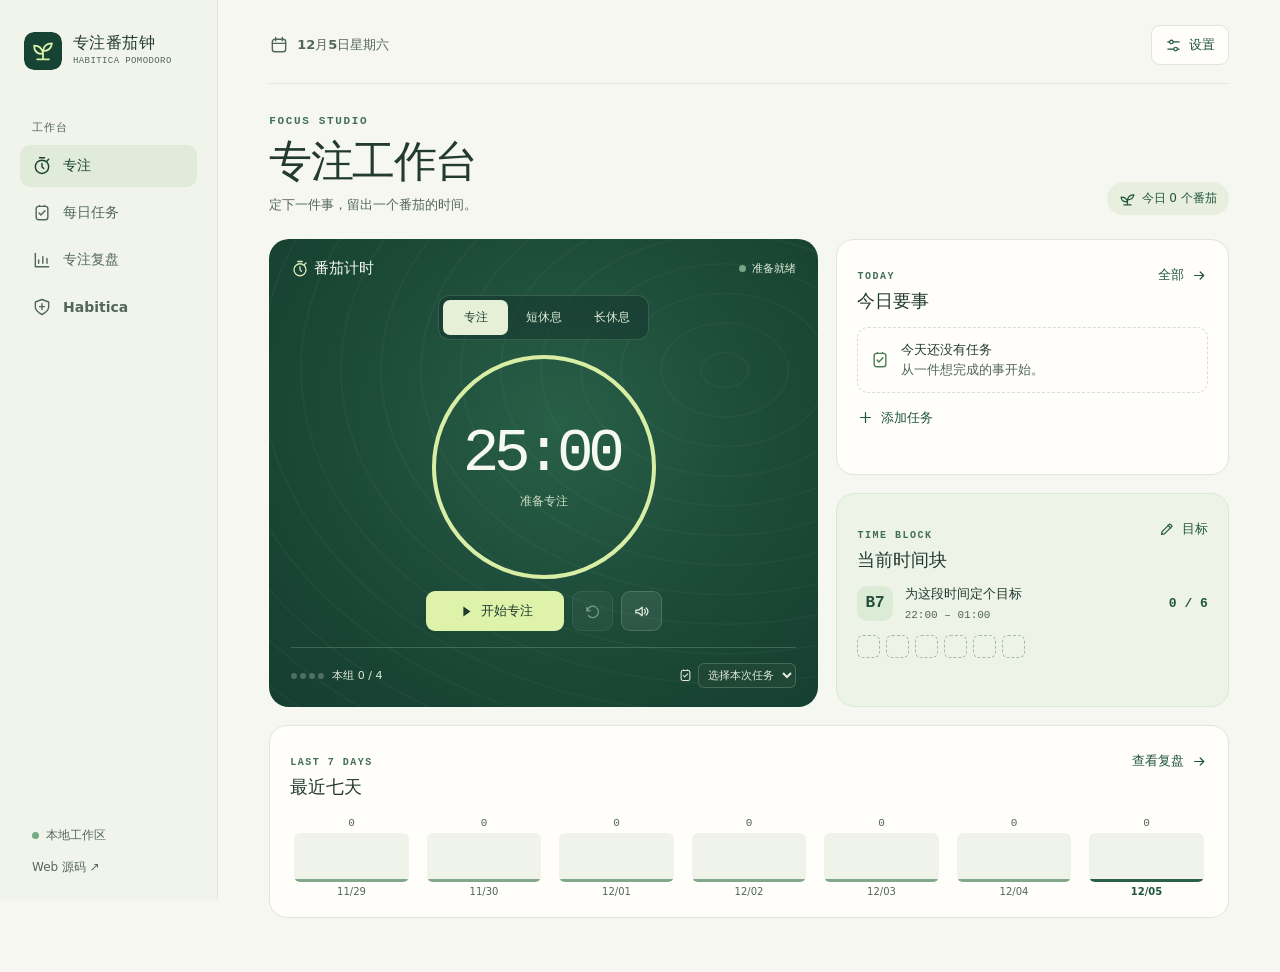
==== index.html @ 4923cc67 "Publish workbench runtime for 番时 Pomo from 3a10cd1 Packaged from web/ (migrated from allen7wang/habi" ====
<!doctype html>
<html lang="zh-CN">
<head>
  <meta charset="utf-8">
  <meta name="viewport" content="width=device-width, initial-scale=1">
  <meta name="theme-color" content="#f6f7f1">
  <meta name="description" content="专注番茄钟。用番茄计时、每日三件事和时间块，安排今天的专注。">
  <meta http-equiv="Content-Security-Policy" content="default-src 'self'; connect-src 'self' https://habitica.com; object-src 'none'; base-uri 'none'; form-action 'none'">
  <title>专注番茄钟 · Habitica Pomodoro</title>
  <link rel="icon" href="./icon.svg" type="image/svg+xml">
  <link rel="stylesheet" href="./styles.css">
  <script type="module" src="./app.mjs"></script>
</head>
<body>
  <svg class="symbols" xmlns="http://www.w3.org/2000/svg" aria-hidden="true">
    <symbol id="i-sprout" viewBox="0 0 24 24"><path d="M12 21v-8m0 4c-1-5-4-7-9-7 0 5 3 7 9 7Zm0-3c1-5 4-7 9-7-1 5-4 7-9 7ZM7 21h10"/></symbol>
    <symbol id="i-clock" viewBox="0 0 24 24"><circle cx="12" cy="13" r="8"/><path d="M12 9v4l2 2M9 2h6m3 4 2-2"/></symbol>
    <symbol id="i-task" viewBox="0 0 24 24"><rect x="5" y="4" width="14" height="16" rx="3"/><path d="m8.5 12 2.2 2.3 4.8-5M9 4V3m6 1V3"/></symbol>
    <symbol id="i-review" viewBox="0 0 24 24"><path d="M4 4v16h16M8 16v-4m5 4V8m5 8v-6"/></symbol>
    <symbol id="i-habitica" viewBox="0 0 24 24"><path d="M12 3 4 6v6c0 4 4 7 8 9 4-2 8-5 8-9V6l-8-3Z"/><path d="M12 8v7m-3-3.5h6"/></symbol>
    <symbol id="i-settings" viewBox="0 0 24 24"><path d="M4 7h16M4 17h16"/><circle cx="9" cy="7" r="2.5" fill="var(--icon-fill, #f6f7f1)"/><circle cx="15" cy="17" r="2.5" fill="var(--icon-fill, #f6f7f1)"/></symbol>
    <symbol id="i-calendar" viewBox="0 0 24 24"><rect x="4" y="5" width="16" height="15" rx="3"/><path d="M8 3v4m8-4v4M4 10h16"/></symbol>
    <symbol id="i-arrow" viewBox="0 0 24 24"><path d="M5 12h13m-5-5 5 5-5 5"/></symbol>
    <symbol id="i-play" viewBox="0 0 24 24"><path d="m9 5 10 7-10 7z" fill="currentColor" stroke="none"/></symbol>
    <symbol id="i-pause" viewBox="0 0 24 24"><path d="M9 6v12m6-12v12" stroke-width="2.6"/></symbol>
    <symbol id="i-reset" viewBox="0 0 24 24"><path d="M4 6v5h5M4.5 11a8 8 0 1 1 1.7 6.7"/></symbol>
    <symbol id="i-plus" viewBox="0 0 24 24"><path d="M5 12h14m-7-7v14"/></symbol>
    <symbol id="i-minus" viewBox="0 0 24 24"><path d="M5 12h14"/></symbol>
    <symbol id="i-check" viewBox="0 0 24 24"><path d="m5 12 4 4L19 6"/></symbol>
    <symbol id="i-edit" viewBox="0 0 24 24"><path d="m14 6 4 4M5 19l4-.8L20 7.3 16.7 4 5.8 15 5 19Z"/></symbol>
    <symbol id="i-trash" viewBox="0 0 24 24"><path d="M4 7h16M9 7V4h6v3m3 0-1 13H7L6 7m4 4v5m4-5v5"/></symbol>
    <symbol id="i-volume" viewBox="0 0 24 24"><path d="M4 10h4l5-4v12l-5-4H4v-4Zm12-1c2 1.5 2 4.5 0 6m2.5-8c3.5 2.5 3.5 7.5 0 10"/></symbol>
    <symbol id="i-mute" viewBox="0 0 24 24"><path d="M4 10h4l5-4v12l-5-4H4v-4Zm12 0 4 4m0-4-4 4"/></symbol>
    <symbol id="i-close" viewBox="0 0 24 24"><path d="m6 6 12 12M18 6 6 18"/></symbol>
    <symbol id="i-download" viewBox="0 0 24 24"><path d="M12 4v11m-4-4 4 4 4-4m-11 5v4h14v-4"/></symbol>
    <symbol id="i-grid" viewBox="0 0 24 24"><rect x="4" y="4" width="6" height="6" rx="1"/><rect x="14" y="4" width="6" height="6" rx="1"/><rect x="4" y="14" width="6" height="6" rx="1"/><rect x="14" y="14" width="6" height="6" rx="1"/></symbol>
  </svg>
  <a class="skip" href="#content">跳到主要内容</a>
  <div class="app-shell">
    <aside class="rail" aria-label="工作台侧栏">
      <a class="brand" href="#focus">
        <img src="./icon.svg" alt="" width="38" height="38">
        <span><strong>专注番茄钟</strong><small>HABITICA POMODORO</small></span>
      </a>
      <div class="rail-label">工作台</div>
      <nav class="nav" aria-label="主要导航">
        <a href="#focus" data-view="focus" aria-current="page"><svg class="icon" aria-hidden="true"><use href="#i-clock"/></svg>专注</a>
        <a href="#tasks" data-view="tasks"><svg class="icon" aria-hidden="true"><use href="#i-task"/></svg>每日任务</a>
        <a href="#review" data-view="review"><svg class="icon" aria-hidden="true"><use href="#i-review"/></svg>专注复盘</a>
        <a href="#habitica" data-view="habitica"><svg class="icon" aria-hidden="true"><use href="#i-habitica"/></svg>Habitica</a>
      </nav>
      <div class="rail-foot">
        <span class="local-label"><span></span> 本地工作区</span>
        <a href="https://github.com/allen7wang/habitica-pomodoro-web">Web 源码 <span aria-hidden="true">↗</span></a>
      </div>
    </aside>
    <main id="content" class="main" tabindex="-1">
      <header class="topbar">
        <div class="topbar-date"><svg class="icon" aria-hidden="true"><use href="#i-calendar"/></svg><time id="current-date"></time></div>
        <div class="integration-actions"><a id="hub-return" class="button button-quiet" href="/" hidden><svg class="icon" aria-hidden="true"><use href="#i-grid"/></svg>项目入口</a>
          <button class="button button-quiet" type="button" data-action="settings"><svg class="icon" aria-hidden="true"><use href="#i-settings"/></svg>设置</button></div>
      </header>
      <noscript><p class="notice">请启用 JavaScript 后使用专注番茄钟。</p></noscript>
      <p id="storage-error" class="notice" role="status" hidden></p>
      <section id="view-focus" aria-labelledby="focus-title">
        <div class="page-heading"><div><p class="eyebrow">FOCUS STUDIO</p><h1 id="focus-title">专注工作台</h1><p>定下一件事，留出一个番茄的时间。</p></div><div id="daily-total" class="today-pill"></div></div>
        <div class="focus-grid">
          <article class="timer-card" aria-labelledby="timer-title">
            <div class="timer-pattern" aria-hidden="true"></div>
            <div class="timer-content">
              <div class="timer-top"><h2 id="timer-title"><svg class="icon" aria-hidden="true"><use href="#i-clock"/></svg> 番茄计时</h2><span id="timer-state" class="timer-state">准备就绪</span></div>
              <div class="phase-switch" aria-label="计时阶段"><button data-phase="focus" aria-pressed="true">专注</button><button data-phase="short" aria-pressed="false">短休息</button><button data-phase="long" aria-pressed="false">长休息</button></div>
              <div class="clock-face">
                <svg class="clock-ring" viewBox="0 0 240 240" aria-hidden="true"><circle class="clock-track" cx="120" cy="120" r="110"/><circle id="clock-progress" class="clock-progress" cx="120" cy="120" r="110" pathLength="100" stroke-dasharray="100"/></svg>
                <div><div id="clock" class="clock" role="timer">25:00</div><p id="clock-caption">准备开始</p><p id="qishi-scene" class="qishi-scene" hidden></p></div>
              </div>
              <div class="timer-actions">
                <button id="timer-primary" class="button button-lime" type="button" data-action="timer"></button>
                <button class="button button-glass" id="timer-reset" type="button" data-action="reset" title="重置计时" aria-label="重置计时"><svg class="icon" aria-hidden="true"><use href="#i-reset"/></svg></button>
                <button class="button button-glass" id="sound-toggle" type="button" data-action="sound"></button>
              </div>
              <div class="timer-foot"><span id="round-progress" class="round-progress"></span><label id="focus-task-label" for="focus-task" class="task-picker"><svg class="icon" aria-hidden="true"><use href="#i-task"/></svg><select id="focus-task" aria-label="本次专注任务"></select></label></div>
            </div>
          </article>
          <div class="focus-side">
            <article class="panel" id="task-preview"></article>
            <article class="panel block-panel" id="current-block"></article>
          </div>
          <article class="panel week-panel" id="week-preview"></article>
        </div>
      </section>
      <section id="view-tasks" aria-labelledby="tasks-title" hidden>
        <div class="page-heading"><div><p class="eyebrow">DAILY PRIORITIES</p><h1 id="tasks-title">每日任务</h1><p>工作和个人各留三件要事，琐事另外整理。</p></div><button class="button button-primary" type="button" data-action="add" data-category="work"><svg class="icon" aria-hidden="true"><use href="#i-plus"/></svg> 添加任务</button></div>
        <div id="task-board"></div>
      </section>
      <section id="view-review" aria-labelledby="review-title" hidden>
        <div class="page-heading"><div><p class="eyebrow">FOCUS REVIEW</p><h1 id="review-title">专注复盘</h1><p>回看完成的番茄、专注时长和时间块。</p></div><button class="button button-quiet" type="button" data-action="export"><svg class="icon" aria-hidden="true"><use href="#i-download"/></svg> 导出 CSV</button></div>
        <div id="review-body"></div>
      </section>
      <section id="view-habitica" aria-labelledby="habitica-title" hidden>
        <div class="page-heading"><div><p class="eyebrow">HABITICA CONNECTION</p><h1 id="habitica-title">Habitica</h1><p>查看角色、记录习惯和完成每日打卡。</p></div></div>
        <div id="habitica-body"></div>
      </section>
    </main>
  </div>
  <dialog id="dialog" aria-labelledby="dialog-title"></dialog>
  <div id="status" class="toast" role="status" aria-live="polite"></div>
</body>
</html>
---- styles.css ----
:root {
  color-scheme: light;
  font-family: system-ui, -apple-system, "PingFang SC", "Microsoft YaHei", sans-serif;
  color: #233a30;
  background: #f6f7f1;
  font-synthesis: none;
  --ink: #233a30;
  --muted: #52675b;
  --green: #21553f;
  --paper: #f6f7f1;
  --panel: #fffefa;
  --line: #e0e6d9;
  --mint: #eaf1e4;
  --lime: #def2aa;
  --mono: ui-monospace, SFMono-Regular, Consolas, monospace;
}
* { box-sizing: border-box; }
body { margin: 0; }
[hidden] { display: none !important; }
button, input, select { font: inherit; }
button, a, input, select { -webkit-tap-highlight-color: transparent; }
button { cursor: pointer; }
button:disabled { cursor: default; opacity: .48; }
a { color: inherit; text-decoration: none; }
button:focus-visible, a:focus-visible, select:focus-visible, input:focus-visible { outline: 2px solid #679a6b; outline-offset: 3px; }
h1, h2, h3, p { margin: 0; }
h2 { font-size: 18px; }
h3 { font-size: 15px; }
p { line-height: 1.65; }
.symbols { position: absolute; width: 0; height: 0; overflow: hidden; }
.icon { width: 20px; height: 20px; display: inline-block; vertical-align: middle; fill: none; stroke: currentColor; stroke-width: 1.7; stroke-linecap: round; stroke-linejoin: round; flex: none; }
.skip { position: fixed; top: -100px; left: 16px; z-index: 10; padding: 10px; background: white; }
.skip:focus { top: 12px; }
.app-shell { display: grid; grid-template-columns: 218px minmax(0, 1fr); min-height: 100vh; max-width: 1600px; margin-inline: auto; }
.rail { display: flex; flex-direction: column; position: sticky; top: 0; height: 100dvh; padding: 32px 20px 24px; border-inline-end: 1px solid var(--line); background: #f1f4eb; }
.brand { display: flex; align-items: center; gap: 11px; padding-inline: 4px; white-space: nowrap; }
.brand img { border-radius: 10px; }
.brand strong, .brand small { display: block; }
.brand strong { font-size: 16px; letter-spacing: .025em; }
.brand small { font: 9px/1.6 var(--mono); color: var(--muted); letter-spacing: .045em; }
.rail-label { margin: 50px 0 10px 12px; font-size: 11px; color: var(--muted); letter-spacing: .1em; }
.nav { display: grid; gap: 5px; }
.nav a { display: flex; align-items: center; gap: 11px; padding: 11px 12px; border-radius: 10px; color: var(--muted); font-size: 14px; font-weight: 600; white-space: nowrap; }
.nav a:hover { background: #e8eee2; color: var(--green); }
.nav a[aria-current] { color: #194331; background: #e1ebda; }
.rail-foot { margin-top: auto; display: grid; gap: 15px; padding: 16px 12px 0; color: var(--muted); font-size: 12px; }
.rail-foot a:hover { text-decoration: underline; }
.local-label { display: inline-flex; align-items: center; gap: 7px; }
.local-label span, .timer-state::before { width: 7px; height: 7px; border-radius: 50%; background: #77a884; content: ''; }
.main { width: 100%; max-width: 1220px; padding: 25px clamp(22px, 4vw, 60px) 54px; margin-inline: auto; }
.main:focus { outline: none; }
.topbar, .page-heading, .panel-heading, .timer-top, .timer-foot, .block-label, .item-line { display: flex; align-items: center; justify-content: space-between; gap: 12px; }
.topbar { padding-bottom: 18px; border-bottom: 1px solid var(--line); }
.topbar-date { display: flex; align-items: center; gap: 8px; font-size: 13px; font-weight: 600; color: var(--muted); }
.page-heading { margin-block: 30px 24px; align-items: end; }
.eyebrow { color: #426f54; font: 600 11px/1.4 var(--mono); letter-spacing: .15em; }
.page-heading h1 { font-size: clamp(29px, 4vw, 43px); line-height: 1.2; letter-spacing: -.035em; margin: 7px 0 6px; }
.page-heading h1 + p, .panel-copy { color: var(--muted); font-size: 13px; }
.today-pill { display: inline-flex; align-items: center; gap: 6px; font-size: 12px; color: var(--green); background: #e8efdf; border-radius: 100px; padding: 8px 12px; white-space: nowrap; }
.today-pill .icon { width: 17px; height: 17px; }
.focus-grid { display: grid; grid-template-columns: minmax(0, 1.4fr) minmax(0, 1fr); gap: 18px; align-items: stretch; }
.focus-side { display: grid; grid-template-rows: 1.1fr 1fr; gap: 18px; min-width: 0; }
.panel { background: var(--panel); border: 1px solid var(--line); border-radius: 18px; min-width: 0; padding: 20px; }
.panel-heading { align-items: baseline; margin-bottom: 13px; }
.panel-heading h2 { line-height: 1.35; }
.panel-heading .eyebrow { margin-bottom: 5px; font-size: 10px; }
.panel-copy { margin-top: 6px; }
.button, .text-button, .icon-button { display: inline-flex; align-items: center; justify-content: center; gap: 7px; border-radius: 9px; font-size: 13px; font-weight: 650; white-space: nowrap; }
.button { min-height: 40px; padding: 8px 13px; border: 1px solid transparent; }
.button .icon, .text-button .icon, .icon-button .icon { width: 17px; height: 17px; }
.button-quiet { background: var(--panel); border-color: var(--line); color: var(--green); }
.button-quiet:hover, .icon-button:hover { background: var(--mint); }
.button-primary { background: var(--green); color: white; }
.button-primary:hover { background: #16452f; }
.text-button, .icon-button { color: var(--green); background: transparent; border: 0; padding: 6px 0; }
.text-button:hover { text-decoration: underline; }
.icon-button { min-width: 36px; min-height: 36px; padding: 5px; }
.timer-card { position: relative; isolation: isolate; overflow: hidden; border-radius: 20px; color: #f6f9ee; background: radial-gradient(ellipse at 53% 40%, #285f47 0, #1b4837 58%, #153e30 100%); min-width: 0; }
.timer-pattern { position: absolute; inset: 0; z-index: -1; opacity: .35; background: repeating-radial-gradient(ellipse at 83% 28%, transparent 0 22px, #c6e2b51c 23px 24px, transparent 25px 40px); }
.timer-content { padding: 20px 22px 16px; }
.timer-top h2 { font-size: 15px; }
.timer-top h2 .icon { width: 18px; height: 18px; color: #d8ebba; }
.timer-state { font-size: 11px; color: #e0edd6; display: inline-flex; align-items: center; gap: 6px; white-space: nowrap; }
.timer-state[data-running]::before { background: #d9f4a6; box-shadow: 0 0 9px #c8ee98; }
.phase-switch { display: flex; justify-content: center; width: fit-content; gap: 3px; margin: 17px auto 7px; padding: 4px; border-radius: 11px; background: #142f2b77; border: 1px solid #c3e2b82d; }
.phase-switch button { min-width: 65px; min-height: 35px; border: 0; border-radius: 7px; padding: 6px 10px; background: transparent; color: #e1edd9; font-size: 12px; }
.phase-switch button:hover { background: #ffffff18; }
.phase-switch button[aria-pressed="true"] { background: #e5f0d7; color: #214332; font-weight: 700; }
.clock-face { width: min(240px, 100%); aspect-ratio: 1; margin: 0 auto; display: grid; place-items: center; position: relative; text-align: center; }
.clock-ring { position: absolute; inset: 0; width: 100%; height: 100%; fill: none; stroke-width: 4; transform: rotate(-90deg); }
.clock-track { stroke: #e2edda29; }
.clock-progress { stroke: #d9eea5; stroke-linecap: round; }
.clock { font-size: clamp(40px, 6vw, 61px); line-height: 1.03; font-family: var(--mono); font-variant-numeric: tabular-nums; letter-spacing: -.085em; padding-right: .085em; }
#clock-caption { font-size: 12px; margin-top: 7px; color: #d0e1c8; }
.qishi-scene { margin: 5px 0 0; color: #d0e1c8; font-size: 12px; }
.timer-actions { display: flex; justify-content: center; gap: 8px; margin-top: 4px; }
.button-lime { color: #1d3a2c; background: var(--lime); min-width: 138px; }
.button-lime:hover { background: #eff8ca; }
.button-glass { width: 41px; padding: 0; color: #eaf1e4; background: #ffffff14; border-color: #ffffff27; }
.button-glass:hover { background: #ffffff28; }
.timer-foot { margin-top: 16px; padding-top: 12px; border-top: 1px solid #d3e9c436; color: #e1eadb; font-size: 11px; min-height: 44px; }
.round-progress { display: inline-flex; align-items: center; gap: 8px; white-space: nowrap; }
.round-dots { display: flex; gap: 3px; }
.round-dots span { display: block; border-radius: 100%; width: 6px; height: 6px; background: #ffffff3d; }
.round-dots .filled { background: var(--lime); }
.task-picker { display: flex; align-items: center; gap: 5px; min-width: 0; }
.task-picker .icon { width: 15px; height: 15px; }
.task-picker select { max-width: 180px; min-width: 0; width: 100%; color: inherit; background: #204735; border: 1px solid #d3e9c436; border-radius: 6px; padding: 4px 5px; text-overflow: ellipsis; }
.empty { display: flex; gap: 11px; align-items: center; padding: 13px 12px; border: 1px dashed #d7e0d3; border-radius: 11px; color: var(--muted); font-size: 13px; }
.empty strong { display: block; font-size: 13px; color: var(--ink); margin-bottom: 2px; }
.empty .icon { color: #4f7b58; }
.task-list, .integration-list { padding: 0; list-style: none; margin: 0; }
.task-row, .integration-list li { min-height: 44px; display: flex; align-items: center; gap: 9px; border-bottom: 1px solid var(--line); }
.task-row:last-child, .integration-list li:last-child { border-bottom: 0; }
.task-row .task-name, .integration-list strong { flex: 1; min-width: 0; overflow-wrap: anywhere; font-size: 13px; }
.task-row.done .task-name, .integration-list .scored { text-decoration: line-through; color: var(--muted); }
.task-check { display: grid; place-items: center; width: 24px; height: 24px; flex: none; border-radius: 50%; color: white; background: transparent; border: 1px solid #98ae98; padding: 0; }
.task-check:hover { background: var(--mint); }
.task-check[aria-pressed="true"] { background: var(--green); border-color: var(--green); }
.task-check .icon { width: 14px; height: 14px; }
.add-line { margin-top: 10px; }
.block-panel { background: #edf3e7; border-color: #dce7d6; }
.block-label { margin-top: 9px; justify-content: flex-start; }
.block-number { border-radius: 10px; background: #dcebd5; color: #254e3a; padding: 8px; font: 700 16px/1.2 var(--mono); }
.block-info { flex: 1; min-width: 0; }
.block-info strong { font-size: 13px; display: block; overflow-wrap: anywhere; }
.block-info small { font: 11px var(--mono); color: var(--muted); }
.block-count { color: var(--green); font: 700 13px var(--mono); white-space: nowrap; }
.plant-rail { display: flex; flex-wrap: wrap; gap: 6px; margin-top: 13px; }
.plant-rail span { width: 23px; height: 23px; display: grid; place-items: center; border-radius: 6px; border: 1px dashed #a7bba4; }
.plant-rail .planted { background: #d5e8ce; border: 1px solid #d5e8ce; color: var(--green); }
.plant-rail .icon { width: 16px; height: 16px; }
.week-panel { grid-column: 1 / -1; }
.chart { display: grid; grid-template-columns: repeat(7, minmax(0, 1fr)); gap: clamp(6px, 2vw, 18px); padding: 4px 4px 0; }
.chart[data-range="30"] { grid-template-columns: repeat(30, minmax(0, 1fr)); gap: 4px; }
.chart-col { display: grid; text-align: center; gap: 4px; color: var(--muted); min-width: 0; font-size: 10px; }
.chart-col span { font: 11px var(--mono); }
.chart[data-range="30"] .chart-col span { visibility: hidden; }
.chart[data-range="30"] .chart-col:nth-child(5n) span, .chart[data-range="30"] .chart-col:last-child span { visibility: visible; }
.bar-slot { display: flex; align-items: end; height: 49px; background: #f0f3ea; border-radius: 6px; overflow: hidden; }
.bar { width: 100%; min-height: 3px; background: #81a889; border-radius: 5px; }
.chart-col:last-child .bar { background: #2a6046; }
.chart-col:last-child time { color: var(--green); font-weight: 700; }
.category-grid, .stats-grid, .integration-grid { display: grid; gap: 14px; grid-template-columns: repeat(3, minmax(0, 1fr)); }
.category-grid .panel { padding: 16px; }
.later-panel { margin-top: 16px; }
.badge { border-radius: 99px; background: var(--mint); color: var(--green); padding: 4px 8px; font: 11px var(--mono); white-space: nowrap; }
.stats-grid .panel strong { display: block; font: 600 28px/1.2 var(--mono); margin-block: 7px 0; }
.stats-grid .panel small { color: var(--muted); }
.review-range { display: inline-flex; gap: 4px; }
.review-range button[aria-pressed="true"] { background: var(--mint); border-color: #cbdcc8; }
.integration-grid { grid-template-columns: repeat(2, minmax(0, 1fr)); }
.integration-top { margin-bottom: 14px; }
.integration-actions { display: flex; flex-wrap: wrap; gap: 6px; }
.integration-list .button { min-width: 38px; min-height: 36px; padding: 5px; }
.notice { margin-top: 12px; padding: 9px 12px; border-radius: 8px; background: #fff2db; color: #68481e; font-size: 13px; }
.muted { color: var(--muted); font-size: 13px; }
.form { display: grid; gap: 14px; margin-top: 16px; }
.form label { display: grid; gap: 5px; color: var(--muted); font-size: 13px; }
.form input, .form select { min-width: 0; min-height: 41px; width: 100%; border: 1px solid #d5dfd1; border-radius: 8px; background: #fff; color: var(--ink); padding: 8px 10px; }
.form-grid { display: grid; gap: 11px; grid-template-columns: repeat(2, minmax(0, 1fr)); }
.form .inline-field { display: flex; align-items: center; }
.form input[type="checkbox"] { min-height: auto; width: 17px; height: 17px; accent-color: var(--green); }
.form-actions { display: flex; align-items: center; justify-content: end; gap: 8px; }
.form-error { color: #a3342b; font-size: 13px; }
.link { color: var(--green); text-decoration: underline; text-underline-offset: 3px; }
#dialog { width: min(440px, calc(100% - 30px)); max-height: calc(100% - 30px); padding: 21px; border-radius: 17px; border: 1px solid var(--line); color: var(--ink); background: var(--panel); }
#dialog::backdrop { background: #112a24a0; }
#dialog .panel-heading { margin-bottom: 8px; align-items: center; }
#dialog .form-actions { margin-top: 5px; }
.toast { position: fixed; bottom: 18px; right: 18px; max-width: min(370px, calc(100vw - 36px)); z-index: 3; background: #173c2d; color: #f5f9ed; border-radius: 11px; font-size: 13px; padding: 11px 14px; box-shadow: 0 8px 22px #0002; }
.toast:empty { opacity: 0; pointer-events: none; padding: 0; }
@media (max-width: 1050px) {
  .app-shell { grid-template-columns: 178px minmax(0, 1fr); }
  .rail { padding-inline: 12px; }
  .main { padding-inline: 23px; }
  .panel { padding: 16px; }
  .task-picker select { max-width: 125px; }
}
@media (max-width: 800px) {
  .app-shell { display: block; }
  .rail { position: static; height: auto; padding: 15px 16px 0; gap: 12px; border: 0; border-bottom: 1px solid var(--line); }
  .rail-label, .rail-foot { display: none; }
  .nav { display: flex; flex-wrap: wrap; gap: 3px; padding-bottom: 8px; }
  .nav a { font-size: 12px; gap: 5px; padding: 9px 8px; }
  .nav a .icon { width: 16px; height: 16px; }
  .main { padding: 13px 16px 32px; }
  .topbar { padding-bottom: 11px; }
  .page-heading { margin-block: 22px 17px; }
  .focus-grid, .focus-side { gap: 12px; }
}
@media (max-width: 570px) {
  .focus-grid, .focus-side, .category-grid, .integration-grid { grid-template-columns: 1fr; grid-template-rows: auto; }
  .page-heading { align-items: start; }
  .page-heading h1 + p { font-size: 12px; }
  .today-pill { padding: 6px 8px; margin-top: 2px; }
  .timer-content { padding: 16px 16px 12px; }
  .stats-grid { gap: 6px; }
  .stats-grid .panel { padding: 9px; }
  .stats-grid .panel strong { font-size: 20px; }
  .stats-grid .panel small { font-size: 10px; }
  .chart[data-range="30"] { gap: 2px; }
  .chart[data-range="30"] .chart-col time { visibility: hidden; }
  .chart[data-range="30"] .chart-col:nth-child(5n) time, .chart[data-range="30"] .chart-col:last-child time { visibility: visible; }
}
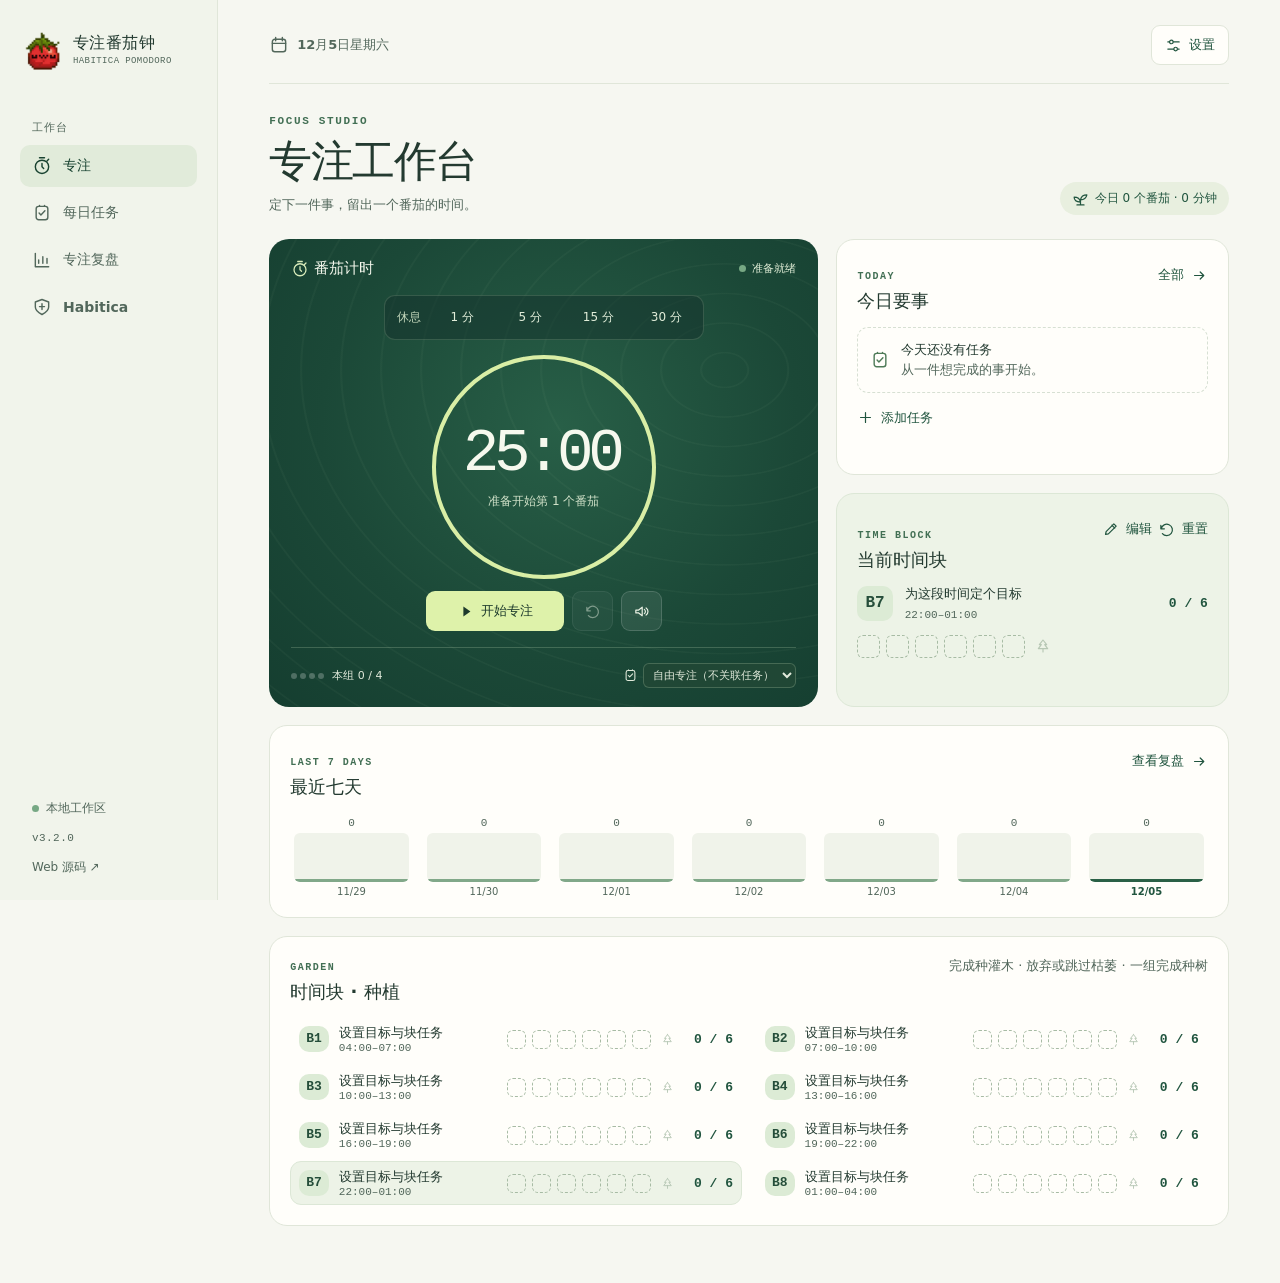
==== commit dbb99ca4: "Publish workbench runtime for 番时 Pomo 3.2.0 from 7656123 Packaged from web/ at allen7wang/pomo-app@7" ====
--- a/index.html
+++ b/index.html
@@ -7,13 +7,17 @@
   <meta name="description" content="专注番茄钟。用番茄计时、每日三件事和时间块，安排今天的专注。">
   <meta http-equiv="Content-Security-Policy" content="default-src 'self'; connect-src 'self' https://habitica.com; object-src 'none'; base-uri 'none'; form-action 'none'">
   <title>专注番茄钟 · Habitica Pomodoro</title>
-  <link rel="icon" href="./icon.svg" type="image/svg+xml">
+  <link rel="icon" href="./icon-192.png" type="image/png" sizes="192x192">
+  <link rel="icon" href="./icon-512.png" type="image/png" sizes="512x512">
+  <link rel="apple-touch-icon" href="./icon-192.png">
   <link rel="stylesheet" href="./styles.css">
   <script type="module" src="./app.mjs"></script>
 </head>
 <body>
   <svg class="symbols" xmlns="http://www.w3.org/2000/svg" aria-hidden="true">
     <symbol id="i-sprout" viewBox="0 0 24 24"><path d="M12 21v-8m0 4c-1-5-4-7-9-7 0 5 3 7 9 7Zm0-3c1-5 4-7 9-7-1 5-4 7-9 7ZM7 21h10"/></symbol>
+    <symbol id="i-wilted" viewBox="0 0 24 24"><path d="M12 21v-9m0 0c-2 1-5 1-7 4 3 1 6 0 7-4Zm0 0c2 0 5 2 6 5-3 0-5-1-6-5ZM7 21h10"/></symbol>
+    <symbol id="i-tree" viewBox="0 0 24 24"><path d="M12 3 6.5 10h3L5 16h14l-4.5-6h3L12 3Zm0 13v5"/></symbol>
     <symbol id="i-clock" viewBox="0 0 24 24"><circle cx="12" cy="13" r="8"/><path d="M12 9v4l2 2M9 2h6m3 4 2-2"/></symbol>
     <symbol id="i-task" viewBox="0 0 24 24"><rect x="5" y="4" width="14" height="16" rx="3"/><path d="m8.5 12 2.2 2.3 4.8-5M9 4V3m6 1V3"/></symbol>
     <symbol id="i-review" viewBox="0 0 24 24"><path d="M4 4v16h16M8 16v-4m5 4V8m5 8v-6"/></symbol>
@@ -21,9 +25,13 @@
     <symbol id="i-settings" viewBox="0 0 24 24"><path d="M4 7h16M4 17h16"/><circle cx="9" cy="7" r="2.5" fill="var(--icon-fill, #f6f7f1)"/><circle cx="15" cy="17" r="2.5" fill="var(--icon-fill, #f6f7f1)"/></symbol>
     <symbol id="i-calendar" viewBox="0 0 24 24"><rect x="4" y="5" width="16" height="15" rx="3"/><path d="M8 3v4m8-4v4M4 10h16"/></symbol>
     <symbol id="i-arrow" viewBox="0 0 24 24"><path d="M5 12h13m-5-5 5 5-5 5"/></symbol>
+    <symbol id="i-left" viewBox="0 0 24 24"><path d="m15 6-6 6 6 6"/></symbol>
+    <symbol id="i-right" viewBox="0 0 24 24"><path d="m9 6 6 6-6 6"/></symbol>
     <symbol id="i-play" viewBox="0 0 24 24"><path d="m9 5 10 7-10 7z" fill="currentColor" stroke="none"/></symbol>
     <symbol id="i-pause" viewBox="0 0 24 24"><path d="M9 6v12m6-12v12" stroke-width="2.6"/></symbol>
+    <symbol id="i-skip" viewBox="0 0 24 24"><path d="m6 6 8 6-8 6V6Zm11 0v12"/></symbol>
     <symbol id="i-reset" viewBox="0 0 24 24"><path d="M4 6v5h5M4.5 11a8 8 0 1 1 1.7 6.7"/></symbol>
+    <symbol id="i-sync" viewBox="0 0 24 24"><path d="M19 8a8 8 0 0 0-14 1m-1-5v5h5m11 6a8 8 0 0 1-14-1m15 5v-5h-5"/></symbol>
     <symbol id="i-plus" viewBox="0 0 24 24"><path d="M5 12h14m-7-7v14"/></symbol>
     <symbol id="i-minus" viewBox="0 0 24 24"><path d="M5 12h14"/></symbol>
     <symbol id="i-check" viewBox="0 0 24 24"><path d="m5 12 4 4L19 6"/></symbol>
@@ -39,7 +47,7 @@
   <div class="app-shell">
     <aside class="rail" aria-label="工作台侧栏">
       <a class="brand" href="#focus">
-        <img src="./icon.svg" alt="" width="38" height="38">
+        <img src="./icon-192.png" alt="" width="38" height="38">
         <span><strong>专注番茄钟</strong><small>HABITICA POMODORO</small></span>
       </a>
       <div class="rail-label">工作台</div>
@@ -51,7 +59,8 @@
       </nav>
       <div class="rail-foot">
         <span class="local-label"><span></span> 本地工作区</span>
-        <a href="https://github.com/allen7wang/habitica-pomodoro-web">Web 源码 <span aria-hidden="true">↗</span></a>
+        <span class="app-version" data-version></span>
+        <a href="https://github.com/allen7wang/pomo-app/tree/master/web">Web 源码 <span aria-hidden="true">↗</span></a>
       </div>
     </aside>
     <main id="content" class="main" tabindex="-1">
@@ -69,14 +78,15 @@
             <div class="timer-pattern" aria-hidden="true"></div>
             <div class="timer-content">
               <div class="timer-top"><h2 id="timer-title"><svg class="icon" aria-hidden="true"><use href="#i-clock"/></svg> 番茄计时</h2><span id="timer-state" class="timer-state">准备就绪</span></div>
-              <div class="phase-switch" aria-label="计时阶段"><button data-phase="focus" aria-pressed="true">专注</button><button data-phase="short" aria-pressed="false">短休息</button><button data-phase="long" aria-pressed="false">长休息</button></div>
+              <div class="phase-switch" id="break-chips" role="group" aria-label="自选休息，仅空闲时可用"><span>休息</span><button type="button" data-break="1">1 分</button><button type="button" data-break="5">5 分</button><button type="button" data-break="15">15 分</button><button type="button" data-break="30">30 分</button></div>
               <div class="clock-face">
                 <svg class="clock-ring" viewBox="0 0 240 240" aria-hidden="true"><circle class="clock-track" cx="120" cy="120" r="110"/><circle id="clock-progress" class="clock-progress" cx="120" cy="120" r="110" pathLength="100" stroke-dasharray="100"/></svg>
                 <div><div id="clock" class="clock" role="timer">25:00</div><p id="clock-caption">准备开始</p><p id="qishi-scene" class="qishi-scene" hidden></p></div>
               </div>
               <div class="timer-actions">
                 <button id="timer-primary" class="button button-lime" type="button" data-action="timer"></button>
-                <button class="button button-glass" id="timer-reset" type="button" data-action="reset" title="重置计时" aria-label="重置计时"><svg class="icon" aria-hidden="true"><use href="#i-reset"/></svg></button>
+                <button class="button button-glass" id="timer-skip" type="button" data-action="skip" hidden><svg class="icon" aria-hidden="true"><use href="#i-skip"/></svg></button>
+                <button class="button button-glass" id="timer-abandon" type="button" data-action="abandon"><svg class="icon" aria-hidden="true"><use href="#i-reset"/></svg></button>
                 <button class="button button-glass" id="sound-toggle" type="button" data-action="sound"></button>
               </div>
               <div class="timer-foot"><span id="round-progress" class="round-progress"></span><label id="focus-task-label" for="focus-task" class="task-picker"><svg class="icon" aria-hidden="true"><use href="#i-task"/></svg><select id="focus-task" aria-label="本次专注任务"></select></label></div>
@@ -87,14 +97,15 @@
             <article class="panel block-panel" id="current-block"></article>
           </div>
           <article class="panel week-panel" id="week-preview"></article>
+          <article class="panel week-panel" id="block-garden"></article>
         </div>
       </section>
       <section id="view-tasks" aria-labelledby="tasks-title" hidden>
-        <div class="page-heading"><div><p class="eyebrow">DAILY PRIORITIES</p><h1 id="tasks-title">每日任务</h1><p>工作和个人各留三件要事，琐事另外整理。</p></div><button class="button button-primary" type="button" data-action="add" data-category="work"><svg class="icon" aria-hidden="true"><use href="#i-plus"/></svg> 添加任务</button></div>
+        <div class="page-heading"><div><p class="eyebrow">DAILY PRIORITIES</p><h1 id="tasks-title">每日任务</h1><p>工作和个人各留三件要事，琐事另外整理。</p></div><div class="integration-actions" id="task-actions"></div></div>
         <div id="task-board"></div>
       </section>
       <section id="view-review" aria-labelledby="review-title" hidden>
-        <div class="page-heading"><div><p class="eyebrow">FOCUS REVIEW</p><h1 id="review-title">专注复盘</h1><p>回看完成的番茄、专注时长和时间块。</p></div><button class="button button-quiet" type="button" data-action="export"><svg class="icon" aria-hidden="true"><use href="#i-download"/></svg> 导出 CSV</button></div>
+        <div class="page-heading"><div><p class="eyebrow">FOCUS REVIEW</p><h1 id="review-title">专注复盘</h1><p>回看每天的番茄、时间块和种植记录。</p></div><button class="button button-quiet" type="button" data-action="export"><svg class="icon" aria-hidden="true"><use href="#i-download"/></svg> 导出 CSV</button></div>
         <div id="review-body"></div>
       </section>
       <section id="view-habitica" aria-labelledby="habitica-title" hidden>
--- a/styles.css
+++ b/styles.css
@@ -45,6 +45,7 @@
 .nav a[aria-current] { color: #194331; background: #e1ebda; }
 .rail-foot { margin-top: auto; display: grid; gap: 15px; padding: 16px 12px 0; color: var(--muted); font-size: 12px; }
 .rail-foot a:hover { text-decoration: underline; }
+.app-version { font: 11px var(--mono); letter-spacing: .04em; }
 .local-label { display: inline-flex; align-items: center; gap: 7px; }
 .local-label span, .timer-state::before { width: 7px; height: 7px; border-radius: 50%; background: #77a884; content: ''; }
 .main { width: 100%; max-width: 1220px; padding: 25px clamp(22px, 4vw, 60px) 54px; margin-inline: auto; }
@@ -86,6 +87,8 @@
 .phase-switch button { min-width: 65px; min-height: 35px; border: 0; border-radius: 7px; padding: 6px 10px; background: transparent; color: #e1edd9; font-size: 12px; }
 .phase-switch button:hover { background: #ffffff18; }
 .phase-switch button[aria-pressed="true"] { background: #e5f0d7; color: #214332; font-weight: 700; }
+.phase-switch span { display: inline-flex; align-items: center; padding: 0 6px 0 8px; color: #c5d9bd; font-size: 12px; }
+.phase-switch button:disabled { opacity: .4; }
 .clock-face { width: min(240px, 100%); aspect-ratio: 1; margin: 0 auto; display: grid; place-items: center; position: relative; text-align: center; }
 .clock-ring { position: absolute; inset: 0; width: 100%; height: 100%; fill: none; stroke-width: 4; transform: rotate(-90deg); }
 .clock-track { stroke: #e2edda29; }
@@ -118,6 +121,12 @@
 .task-check:hover { background: var(--mint); }
 .task-check[aria-pressed="true"] { background: var(--green); border-color: var(--green); }
 .task-check .icon { width: 14px; height: 14px; }
+.sync-tag { margin-left: 6px; padding: 1px 6px; border-radius: 99px; background: #fff2db; color: #7a5420; font-size: 10px; white-space: nowrap; }
+.status-dot { width: 18px; height: 18px; flex: none; display: grid; place-items: center; border-radius: 50%; border: 1px solid #b9c8b6; color: var(--green); }
+.status-dot .icon { width: 12px; height: 12px; }
+.group-label { padding: 10px 0 2px; color: var(--muted); font-size: 12px; font-weight: 650; }
+.group-label:first-child { padding-top: 0; }
+.sync-notice { margin: 0 0 14px; }
 .add-line { margin-top: 10px; }
 .block-panel { background: #edf3e7; border-color: #dce7d6; }
 .block-label { margin-top: 9px; justify-content: flex-start; }
@@ -130,6 +139,22 @@
 .plant-rail span { width: 23px; height: 23px; display: grid; place-items: center; border-radius: 6px; border: 1px dashed #a7bba4; }
 .plant-rail .planted { background: #d5e8ce; border: 1px solid #d5e8ce; color: var(--green); }
 .plant-rail .icon { width: 16px; height: 16px; }
+.plant-rail .wilted { background: #f1e7dc; border: 1px solid #e3d3c2; color: #9a6a43; }
+.plant-rail .tree { margin-left: 4px; border: 0; width: auto; min-width: 23px; color: #b7c7b4; gap: 1px; display: inline-flex; align-items: center; }
+.plant-rail .tree.grown { color: #2f6b3c; }
+.plant-rail .tree b { font: 600 10px var(--mono); }
+.garden-list { list-style: none; margin: 0; padding: 0; display: grid; grid-template-columns: repeat(2, minmax(0, 1fr)); gap: 4px 14px; }
+.garden-row { width: 100%; display: grid; grid-template-columns: auto minmax(0, 1fr) auto auto; align-items: center; gap: 10px; padding: 6px 8px; border: 1px solid transparent; border-radius: 11px; background: transparent; color: inherit; text-align: left; }
+.garden-row .block-number { padding: 5px 7px; font-size: 13px; }
+.garden-row:hover { background: var(--mint); }
+.garden-row[aria-current] { background: #edf3e7; border-color: #dce7d6; }
+.garden-row .plant-rail { margin: 0; flex-wrap: nowrap; }
+.garden-row .plant-rail span { width: 19px; height: 19px; }
+.garden-row .plant-rail .icon { width: 13px; height: 13px; }
+.garden-info { min-width: 0; display: grid; }
+.garden-info strong { font-size: 13px; overflow: hidden; text-overflow: ellipsis; white-space: nowrap; }
+.garden-info small { font: 11px var(--mono); color: var(--muted); }
+.block-number.small { padding: 4px 6px; font-size: 12px; }
 .week-panel { grid-column: 1 / -1; }
 .chart { display: grid; grid-template-columns: repeat(7, minmax(0, 1fr)); gap: clamp(6px, 2vw, 18px); padding: 4px 4px 0; }
 .chart[data-range="30"] { grid-template-columns: repeat(30, minmax(0, 1fr)); gap: 4px; }
@@ -141,6 +166,12 @@
 .bar { width: 100%; min-height: 3px; background: #81a889; border-radius: 5px; }
 .chart-col:last-child .bar { background: #2a6046; }
 .chart-col:last-child time { color: var(--green); font-weight: 700; }
+button.chart-col { border: 0; background: transparent; padding: 3px 0; border-radius: 7px; color: var(--muted); font: inherit; font-size: 10px; }
+button.chart-col:hover { background: var(--mint); }
+button.chart-col[aria-pressed="true"] { background: #e1ebda; color: var(--green); }
+button.chart-col[aria-pressed="true"] .bar { background: #2a6046; }
+.chart[data-range="90"] { grid-template-columns: repeat(90, minmax(0, 1fr)); gap: 1px; }
+.chart[data-range="90"] .bar { border-radius: 2px; }
 .category-grid, .stats-grid, .integration-grid { display: grid; gap: 14px; grid-template-columns: repeat(3, minmax(0, 1fr)); }
 .category-grid .panel { padding: 16px; }
 .later-panel { margin-top: 16px; }
@@ -149,10 +180,36 @@
 .stats-grid .panel small { color: var(--muted); }
 .review-range { display: inline-flex; gap: 4px; }
 .review-range button[aria-pressed="true"] { background: var(--mint); border-color: #cbdcc8; }
+.period-nav { display: flex; align-items: center; gap: 8px; margin-bottom: 12px; font: 12px var(--mono); color: var(--ink); }
+.metric-row { display: grid; grid-template-columns: repeat(3, minmax(0, 1fr)); gap: 10px; margin-bottom: 6px; }
+.metric strong { display: block; font: 600 18px/1.3 var(--mono); }
+.metric small { color: var(--muted); font-size: 11px; }
+.section-title { margin: 16px 0 8px; font-size: 14px; }
+.disclosure { width: 100%; display: flex; align-items: center; gap: 8px; margin-top: 10px; padding: 9px 0; border: 0; border-top: 1px solid var(--line); background: transparent; color: var(--ink); font-weight: 650; font-size: 13px; }
+.disclosure .muted { margin-left: auto; }
+.disclosure .icon { width: 15px; height: 15px; color: var(--green); }
+.session-list { list-style: none; margin: 0 0 6px; padding: 0; }
+.session-row { display: grid; gap: 2px; padding: 7px 0; border-bottom: 1px solid var(--line); }
+.session-row strong { font-size: 13px; overflow-wrap: anywhere; }
+.session-row small { font: 11px var(--mono); color: var(--muted); }
+.day-row { width: 100%; min-height: 42px; display: flex; align-items: center; justify-content: space-between; gap: 12px; border: 0; border-bottom: 1px solid var(--line); background: transparent; color: var(--ink); font-size: 13px; padding: 0 6px; text-align: left; }
+.day-row small { color: var(--muted); font-size: 12px; }
+.day-row:hover, .day-row[aria-pressed="true"] { background: var(--mint); }
+li:last-child > .day-row { border-bottom: 0; }
+.review-foot { margin-top: 16px; display: grid; gap: 10px; }
+.button.danger, .icon-button.danger, .text-button.danger { color: #a3342b; }
 .integration-grid { grid-template-columns: repeat(2, minmax(0, 1fr)); }
 .integration-top { margin-bottom: 14px; }
 .integration-actions { display: flex; flex-wrap: wrap; gap: 6px; }
 .integration-list .button { min-width: 38px; min-height: 36px; padding: 5px; }
+.role-bars { display: grid; gap: 7px; margin-top: 12px; max-width: 520px; }
+.role-bar { display: grid; grid-template-columns: 34px minmax(0, 1fr) auto; align-items: center; gap: 10px; font-size: 12px; color: var(--muted); }
+.role-bar div { height: 7px; border-radius: 9px; background: #eef1ea; overflow: hidden; }
+.role-bar i { display: block; height: 100%; border-radius: inherit; background: #81a889; }
+.role-bar.hp i { background: #d0675a; }
+.role-bar.mp i { background: #5b86c4; }
+.role-bar.exp i { background: #d6a83a; }
+.role-bar small { font: 11px var(--mono); }
 .notice { margin-top: 12px; padding: 9px 12px; border-radius: 8px; background: #fff2db; color: #68481e; font-size: 13px; }
 .muted { color: var(--muted); font-size: 13px; }
 .form { display: grid; gap: 14px; margin-top: 16px; }
@@ -163,14 +220,27 @@
 .form input[type="checkbox"] { min-height: auto; width: 17px; height: 17px; accent-color: var(--green); }
 .form-actions { display: flex; align-items: center; justify-content: end; gap: 8px; }
 .form-error { color: #a3342b; font-size: 13px; }
+.form fieldset { margin: 0; padding: 12px 0 2px; border: 0; border-top: 1px solid var(--line); display: grid; gap: 10px; }
+.form legend { padding: 0 8px 0 0; color: var(--ink); font-weight: 700; font-size: 14px; }
+.form .sound-line { display: grid; grid-template-columns: minmax(0, 1fr) 110px auto; gap: 8px; align-items: center; }
+.form .sound-line .button { min-height: 41px; }
+.form input[type="range"] { min-height: auto; padding: 0; border: 0; accent-color: var(--green); }
+.form input[type="radio"] { min-height: auto; width: 16px; height: 16px; accent-color: var(--green); }
+.radio-line { display: flex; flex-wrap: wrap; gap: 14px; }
+.block-tasks { list-style: none; margin: 0; padding: 0; display: grid; gap: 6px; }
+.block-task { display: grid; grid-template-columns: auto minmax(0, 1fr) 62px auto auto; gap: 6px; align-items: center; }
+.block-task.add { grid-template-columns: minmax(0, 1fr) 62px auto; margin-top: 6px; }
+.block-task .text-button { padding: 6px 2px; }
 .link { color: var(--green); text-decoration: underline; text-underline-offset: 3px; }
-#dialog { width: min(440px, calc(100% - 30px)); max-height: calc(100% - 30px); padding: 21px; border-radius: 17px; border: 1px solid var(--line); color: var(--ink); background: var(--panel); }
+#dialog { width: min(440px, calc(100% - 30px)); overflow: auto; max-height: calc(100% - 30px); padding: 21px; border-radius: 17px; border: 1px solid var(--line); color: var(--ink); background: var(--panel); }
 #dialog::backdrop { background: #112a24a0; }
+#dialog.wide { width: min(600px, calc(100% - 30px)); }
 #dialog .panel-heading { margin-bottom: 8px; align-items: center; }
 #dialog .form-actions { margin-top: 5px; }
 .toast { position: fixed; bottom: 18px; right: 18px; max-width: min(370px, calc(100vw - 36px)); z-index: 3; background: #173c2d; color: #f5f9ed; border-radius: 11px; font-size: 13px; padding: 11px 14px; box-shadow: 0 8px 22px #0002; }
 .toast:empty { opacity: 0; pointer-events: none; padding: 0; }
 @media (max-width: 1050px) {
+  .garden-list { grid-template-columns: 1fr; }
   .app-shell { grid-template-columns: 178px minmax(0, 1fr); }
   .rail { padding-inline: 12px; }
   .main { padding-inline: 23px; }
@@ -202,4 +272,14 @@
   .chart[data-range="30"] { gap: 2px; }
   .chart[data-range="30"] .chart-col time { visibility: hidden; }
   .chart[data-range="30"] .chart-col:nth-child(5n) time, .chart[data-range="30"] .chart-col:last-child time { visibility: visible; }
-}
+  .garden-row { grid-template-columns: auto minmax(0, 1fr) auto; row-gap: 6px; }
+  .garden-row .plant-rail { grid-column: 2 / -1; grid-row: 2; }
+  .metric strong { font-size: 15px; }
+  .form .sound-line { grid-template-columns: minmax(0, 1fr) 80px; }
+  .form .sound-line .button { grid-column: 1 / -1; }
+  .block-task { grid-template-columns: auto minmax(0, 1fr) 54px; }
+  .block-task .text-button, .block-task .icon-button { grid-row: 2; }
+  .block-task .text-button { grid-column: 2; justify-self: end; }
+  .block-task .icon-button { grid-column: 3; }
+  .period-nav { flex-wrap: wrap; }
+}
